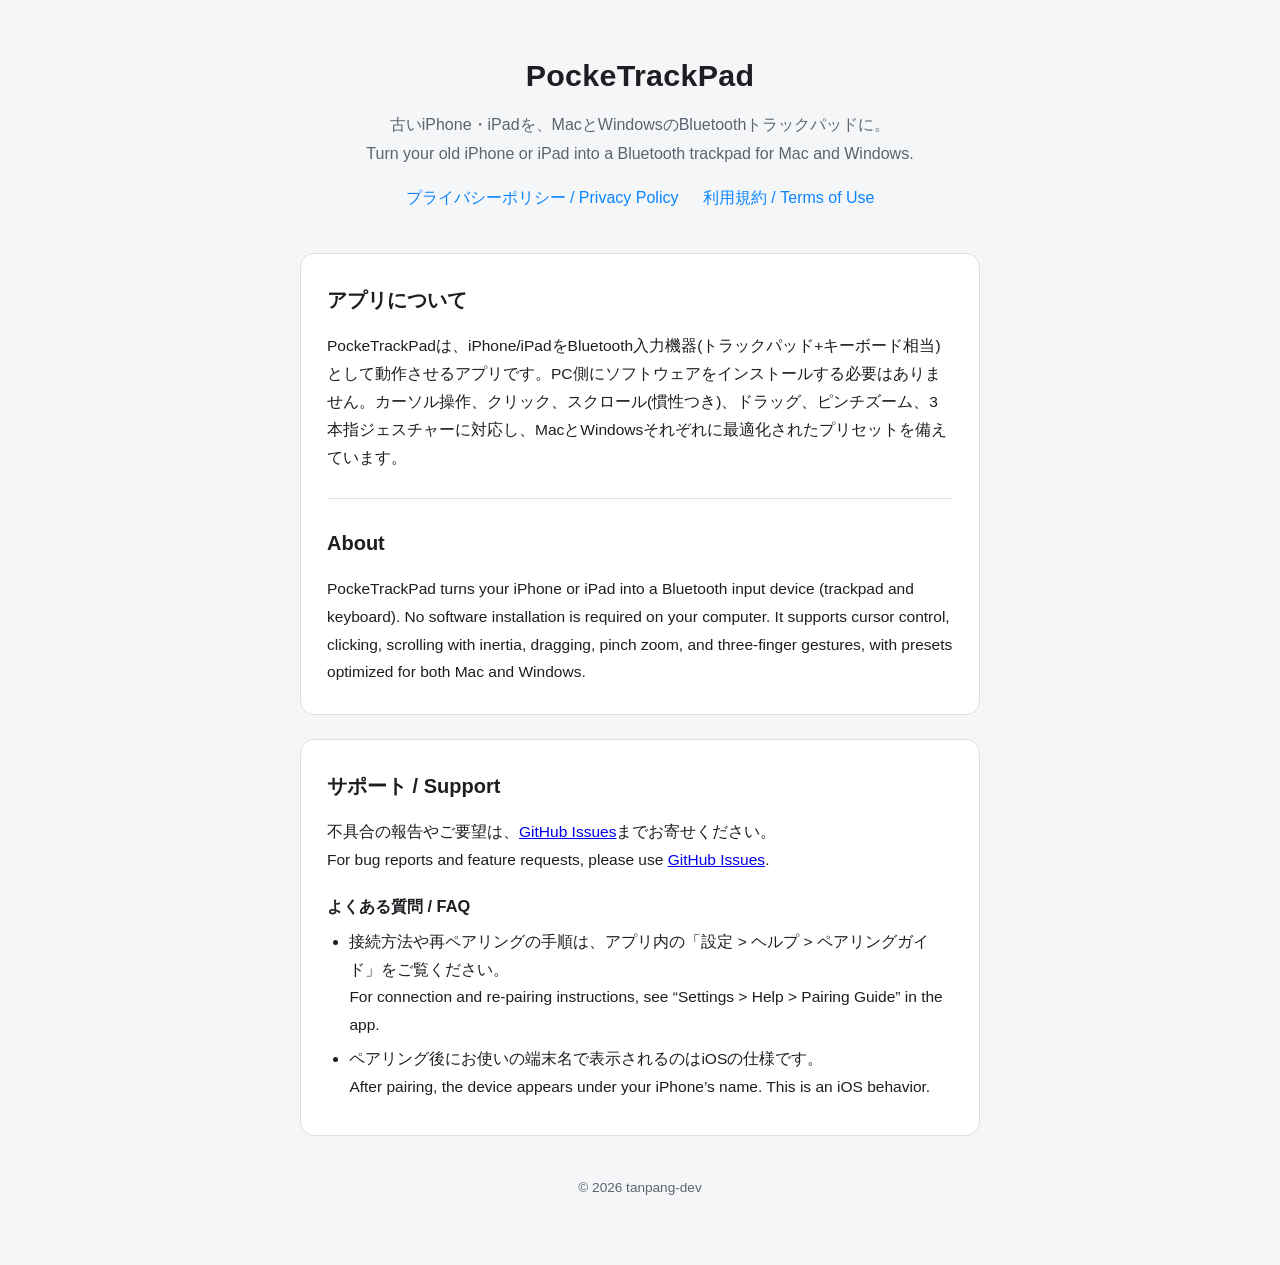
==== index.html @ e1302106 "feat: PockeTrackPad公式ページ(サポート・プライバシーポリシー・利用規約)" ====
<!DOCTYPE html>
<html lang="ja">
<head>
<meta charset="utf-8">
<meta name="viewport" content="width=device-width, initial-scale=1">
<title>PockeTrackPad</title>
<link rel="stylesheet" href="style.css">
</head>
<body>
<main>
  <header class="site">
    <h1>PockeTrackPad</h1>
    <p class="tagline">古いiPhone・iPadを、MacとWindowsのBluetoothトラックパッドに。<br>
    Turn your old iPhone or iPad into a Bluetooth trackpad for Mac and Windows.</p>
    <nav class="site">
      <a href="privacy.html">プライバシーポリシー / Privacy Policy</a>
      <a href="terms.html">利用規約 / Terms of Use</a>
    </nav>
  </header>

  <section class="card">
    <h2>アプリについて</h2>
    <p>PockeTrackPadは、iPhone/iPadをBluetooth入力機器(トラックパッド+キーボード相当)として動作させるアプリです。PC側にソフトウェアをインストールする必要はありません。カーソル操作、クリック、スクロール(慣性つき)、ドラッグ、ピンチズーム、3本指ジェスチャーに対応し、MacとWindowsそれぞれに最適化されたプリセットを備えています。</p>
    <hr class="lang">
    <h2>About</h2>
    <p>PockeTrackPad turns your iPhone or iPad into a Bluetooth input device (trackpad and keyboard). No software installation is required on your computer. It supports cursor control, clicking, scrolling with inertia, dragging, pinch zoom, and three-finger gestures, with presets optimized for both Mac and Windows.</p>
  </section>

  <section class="card">
    <h2>サポート / Support</h2>
    <p>不具合の報告やご要望は、<a href="https://github.com/tanpang-dev/pocketrackpad-site/issues">GitHub Issues</a>までお寄せください。</p>
    <p>For bug reports and feature requests, please use <a href="https://github.com/tanpang-dev/pocketrackpad-site/issues">GitHub Issues</a>.</p>
    <h3>よくある質問 / FAQ</h3>
    <ul>
      <li>接続方法や再ペアリングの手順は、アプリ内の「設定 &gt; ヘルプ &gt; ペアリングガイド」をご覧ください。<br>
      For connection and re-pairing instructions, see “Settings &gt; Help &gt; Pairing Guide” in the app.</li>
      <li>ペアリング後にお使いの端末名で表示されるのはiOSの仕様です。<br>
      After pairing, the device appears under your iPhone’s name. This is an iOS behavior.</li>
    </ul>
  </section>

  <footer>
    <p>© 2026 tanpang-dev</p>
  </footer>
</main>
</body>
</html>
---- style.css ----
:root {
  color-scheme: light dark;
  --bg: #f5f6f8;
  --card: #ffffff;
  --text: #1c1e22;
  --muted: #5b6470;
  --accent: #0a84ff;
  --border: #dce0e6;
}
@media (prefers-color-scheme: dark) {
  :root {
    --bg: #17191d;
    --card: #21242a;
    --text: #edeff3;
    --muted: #9aa3af;
    --border: #33373f;
  }
}
* { margin: 0; padding: 0; box-sizing: border-box; }
body {
  font-family: -apple-system, BlinkMacSystemFont, "Hiragino Sans", "Segoe UI", sans-serif;
  background: var(--bg);
  color: var(--text);
  line-height: 1.8;
}
main { max-width: 720px; margin: 0 auto; padding: 48px 20px 64px; }
header.site { text-align: center; margin-bottom: 40px; }
header.site h1 { font-size: 1.9rem; letter-spacing: 0.01em; }
header.site p.tagline { color: var(--muted); margin-top: 8px; }
nav.site { text-align: center; margin-top: 16px; }
nav.site a { color: var(--accent); text-decoration: none; margin: 0 10px; }
nav.site a:hover { text-decoration: underline; }
section.card {
  background: var(--card);
  border: 1px solid var(--border);
  border-radius: 14px;
  padding: 28px 26px;
  margin-bottom: 24px;
}
section.card h2 { font-size: 1.25rem; margin-bottom: 14px; }
section.card h3 { font-size: 1.02rem; margin: 18px 0 6px; }
section.card p, section.card li { color: var(--text); font-size: 0.97rem; }
section.card ol, section.card ul { padding-left: 1.4em; }
section.card li { margin: 6px 0; }
p.meta { color: var(--muted); font-size: 0.88rem; margin-top: 10px; }
footer { text-align: center; color: var(--muted); font-size: 0.85rem; margin-top: 40px; }
footer a { color: var(--accent); text-decoration: none; }
hr.lang { border: none; border-top: 1px solid var(--border); margin: 26px 0; }
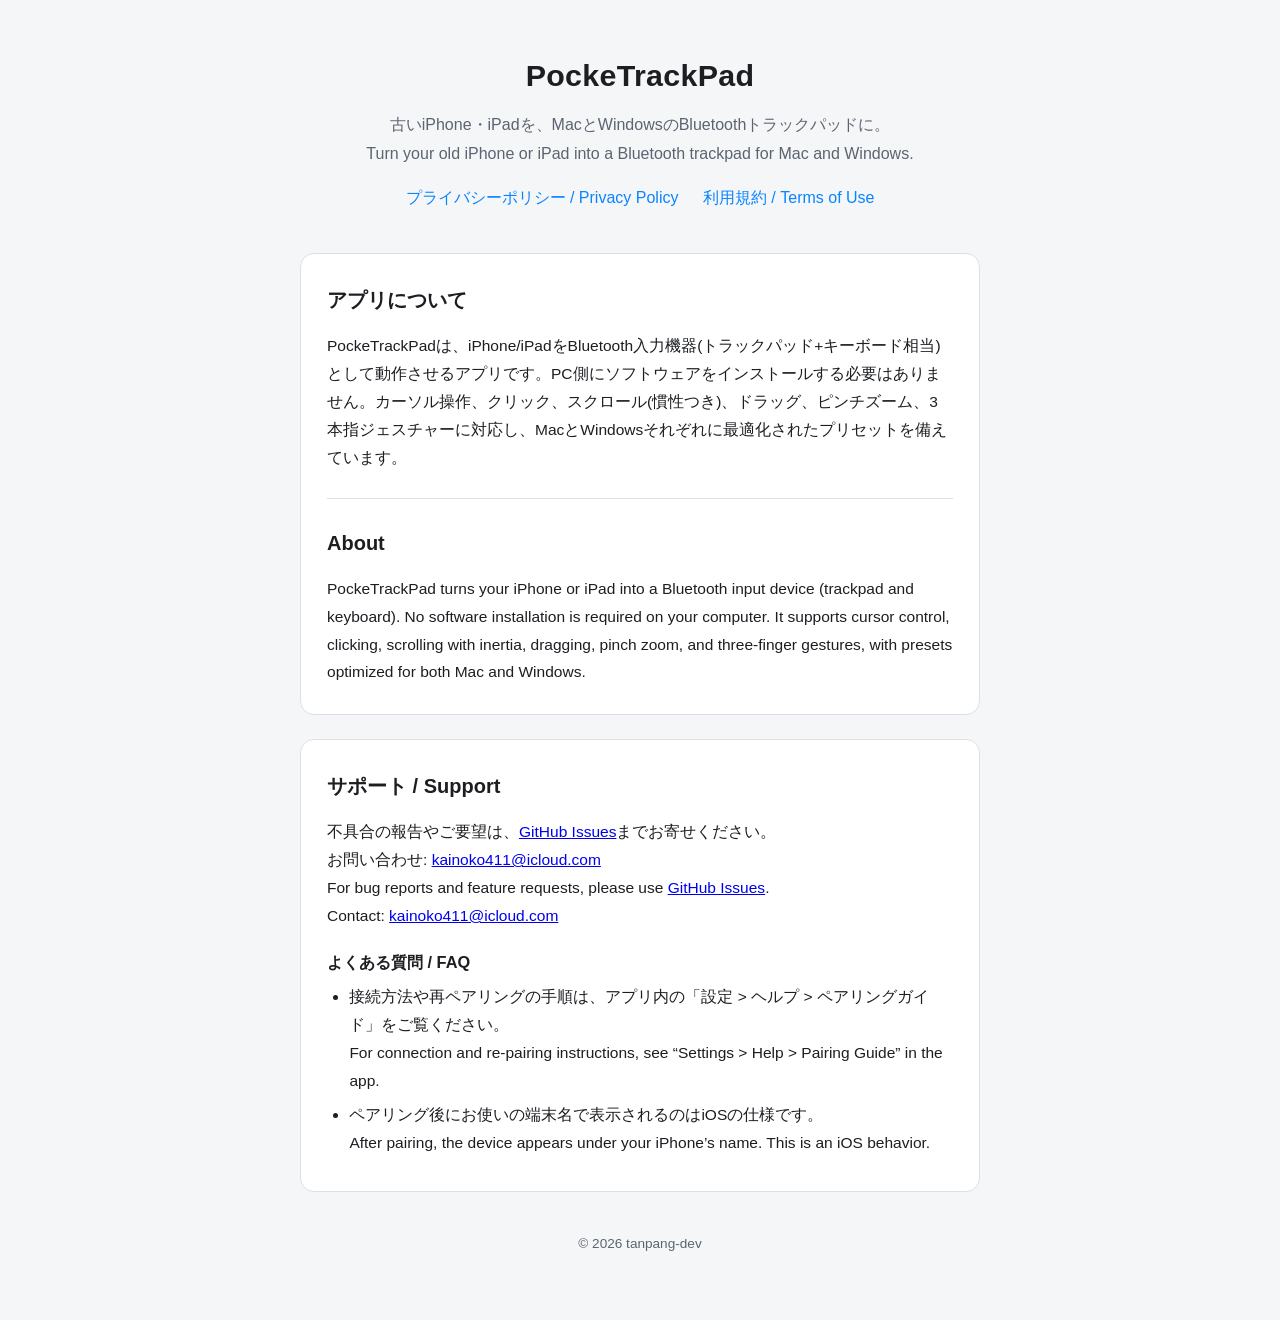
==== commit aa9dae03: "サポート連絡先と接続補助ツールを更新" ====
--- a/index.html
+++ b/index.html
@@ -29,7 +29,9 @@
   <section class="card">
     <h2>サポート / Support</h2>
     <p>不具合の報告やご要望は、<a href="https://github.com/tanpang-dev/pocketrackpad-site/issues">GitHub Issues</a>までお寄せください。</p>
+    <p>お問い合わせ: <a href="mailto:kainoko411@icloud.com">kainoko411@icloud.com</a></p>
     <p>For bug reports and feature requests, please use <a href="https://github.com/tanpang-dev/pocketrackpad-site/issues">GitHub Issues</a>.</p>
+    <p>Contact: <a href="mailto:kainoko411@icloud.com">kainoko411@icloud.com</a></p>
     <h3>よくある質問 / FAQ</h3>
     <ul>
       <li>接続方法や再ペアリングの手順は、アプリ内の「設定 &gt; ヘルプ &gt; ペアリングガイド」をご覧ください。<br>
